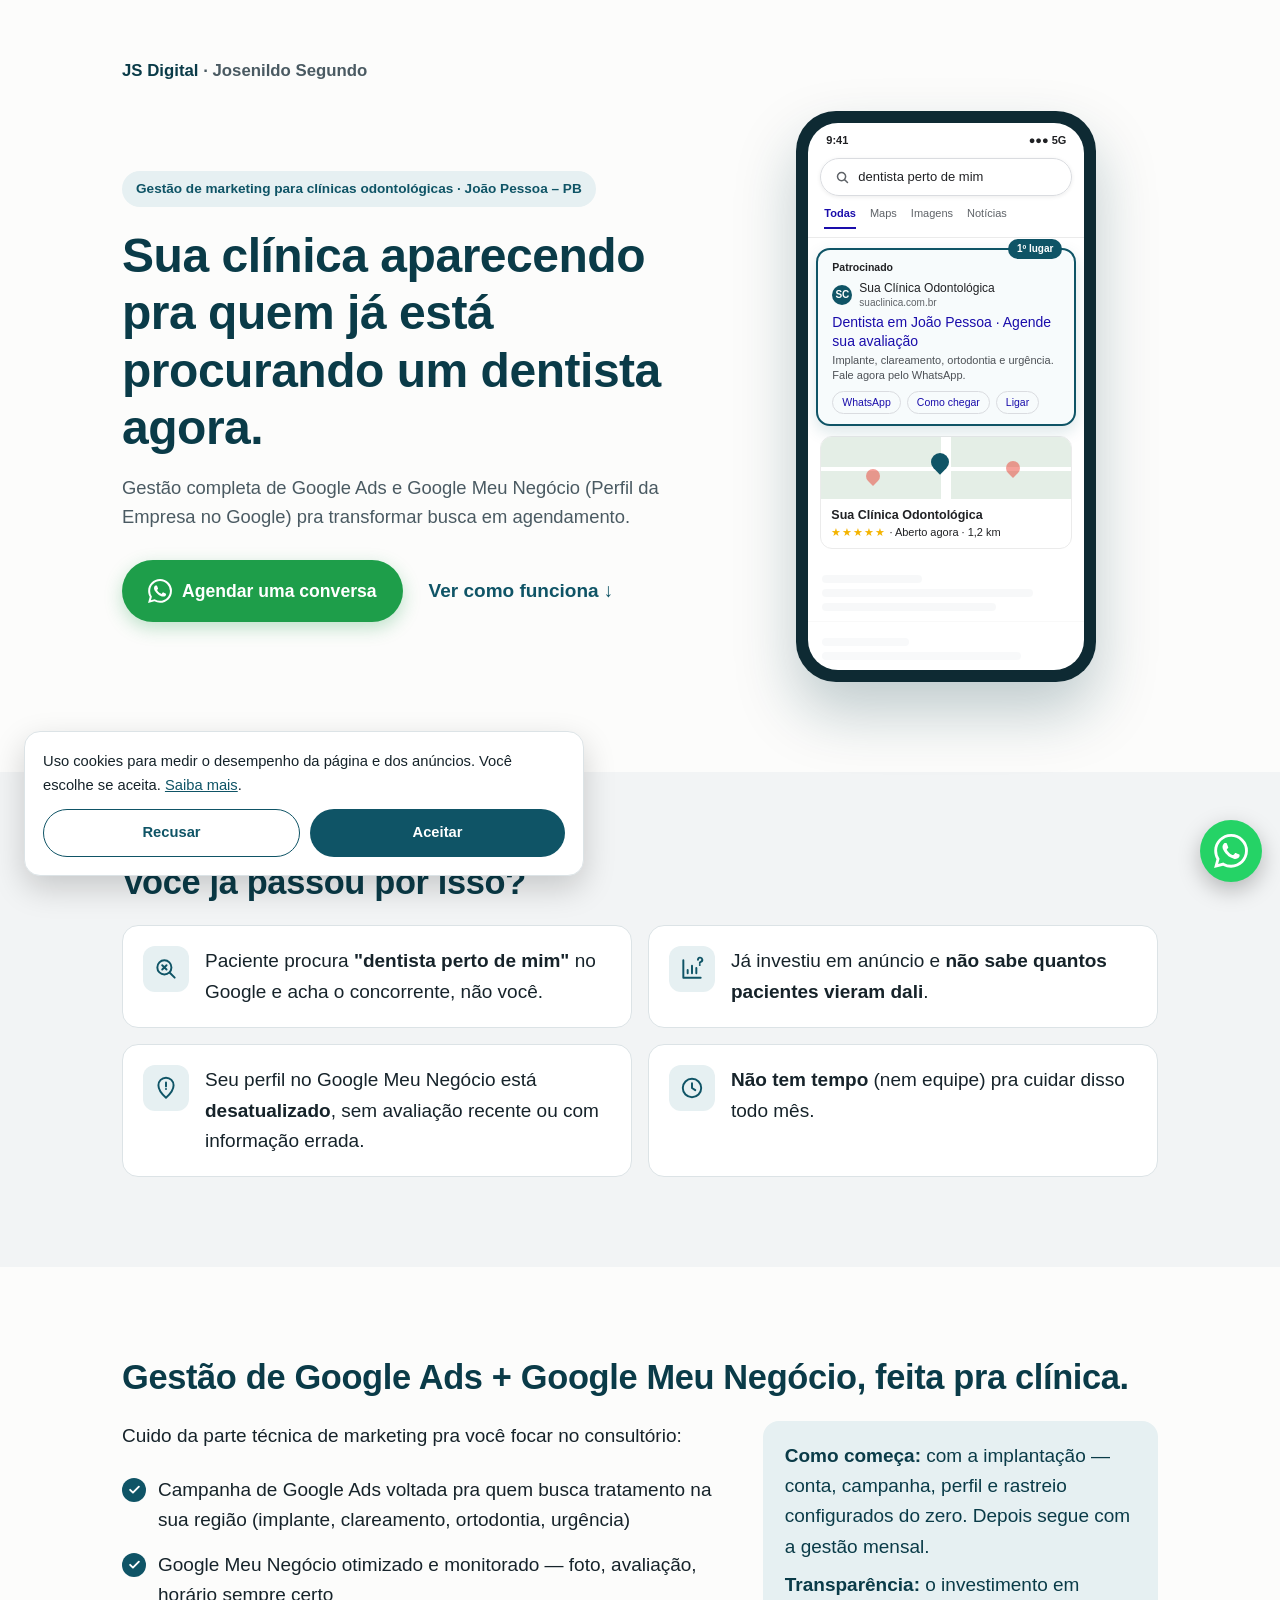
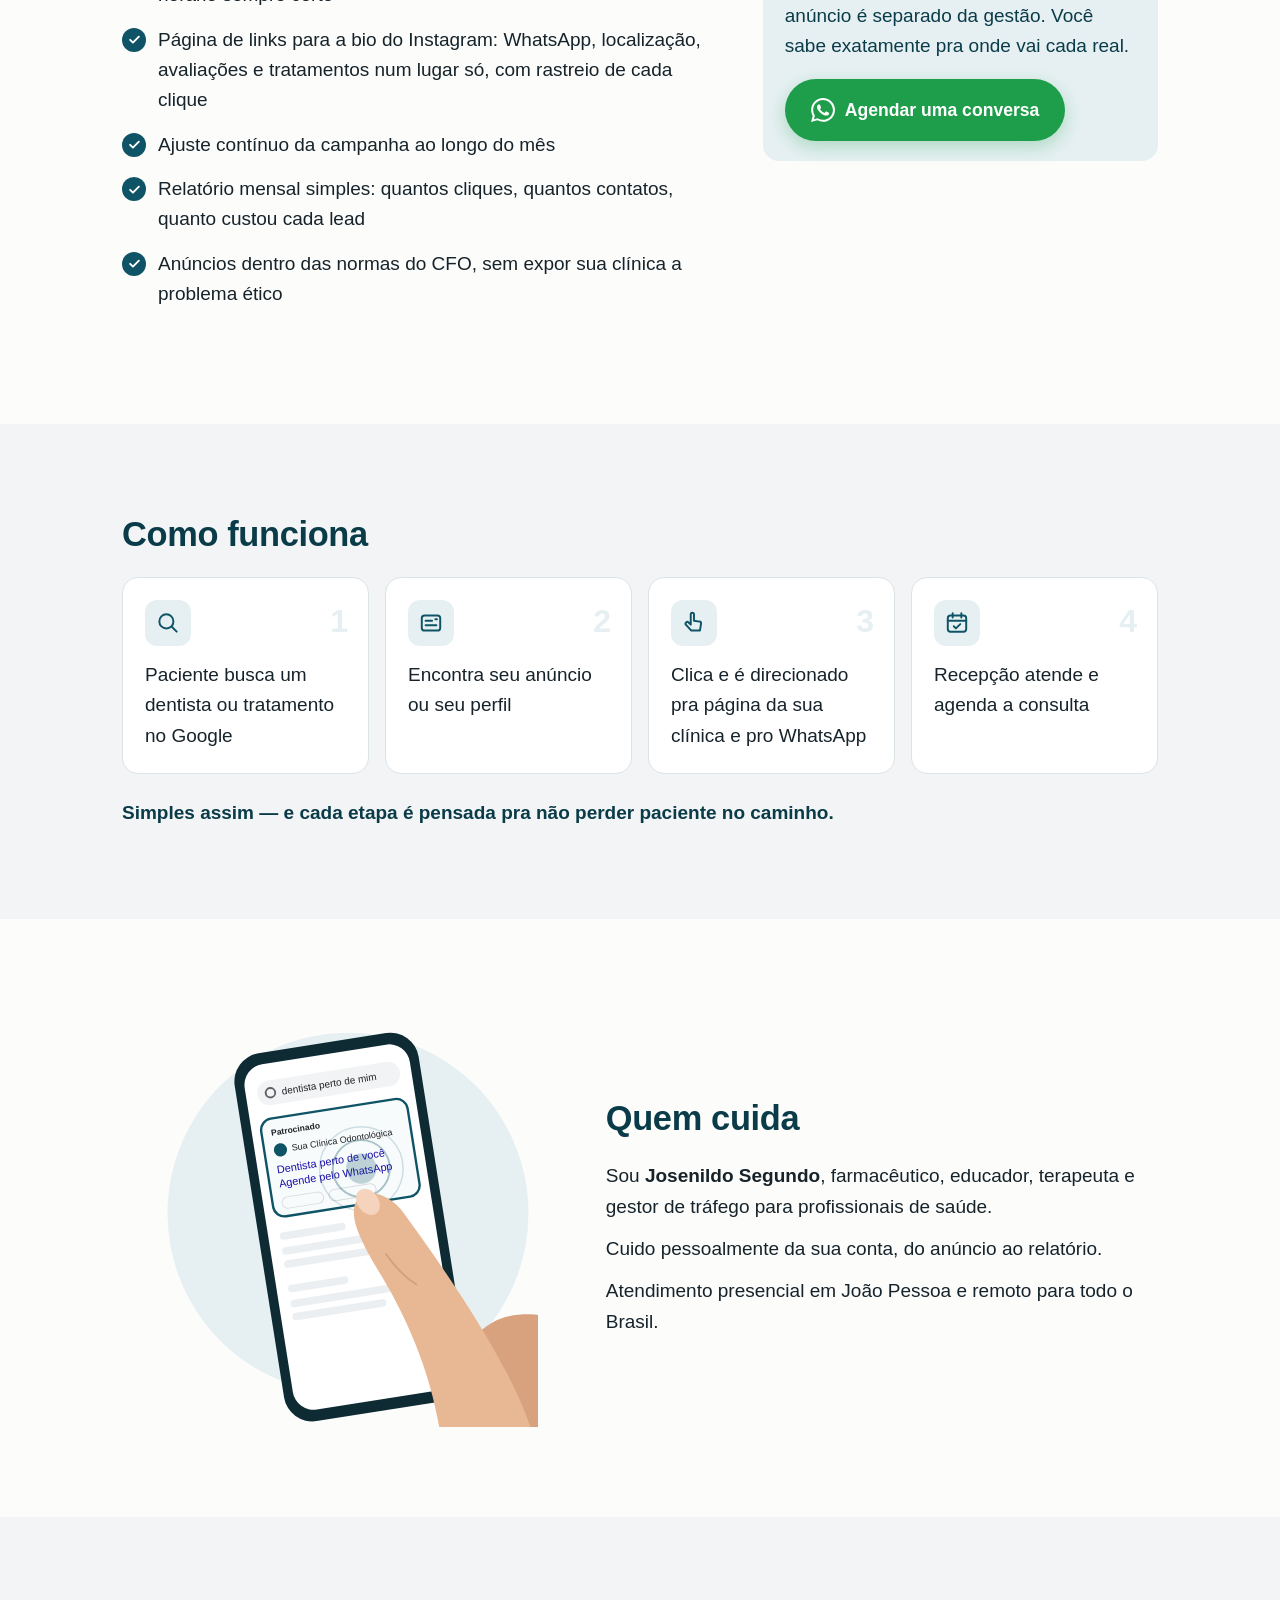
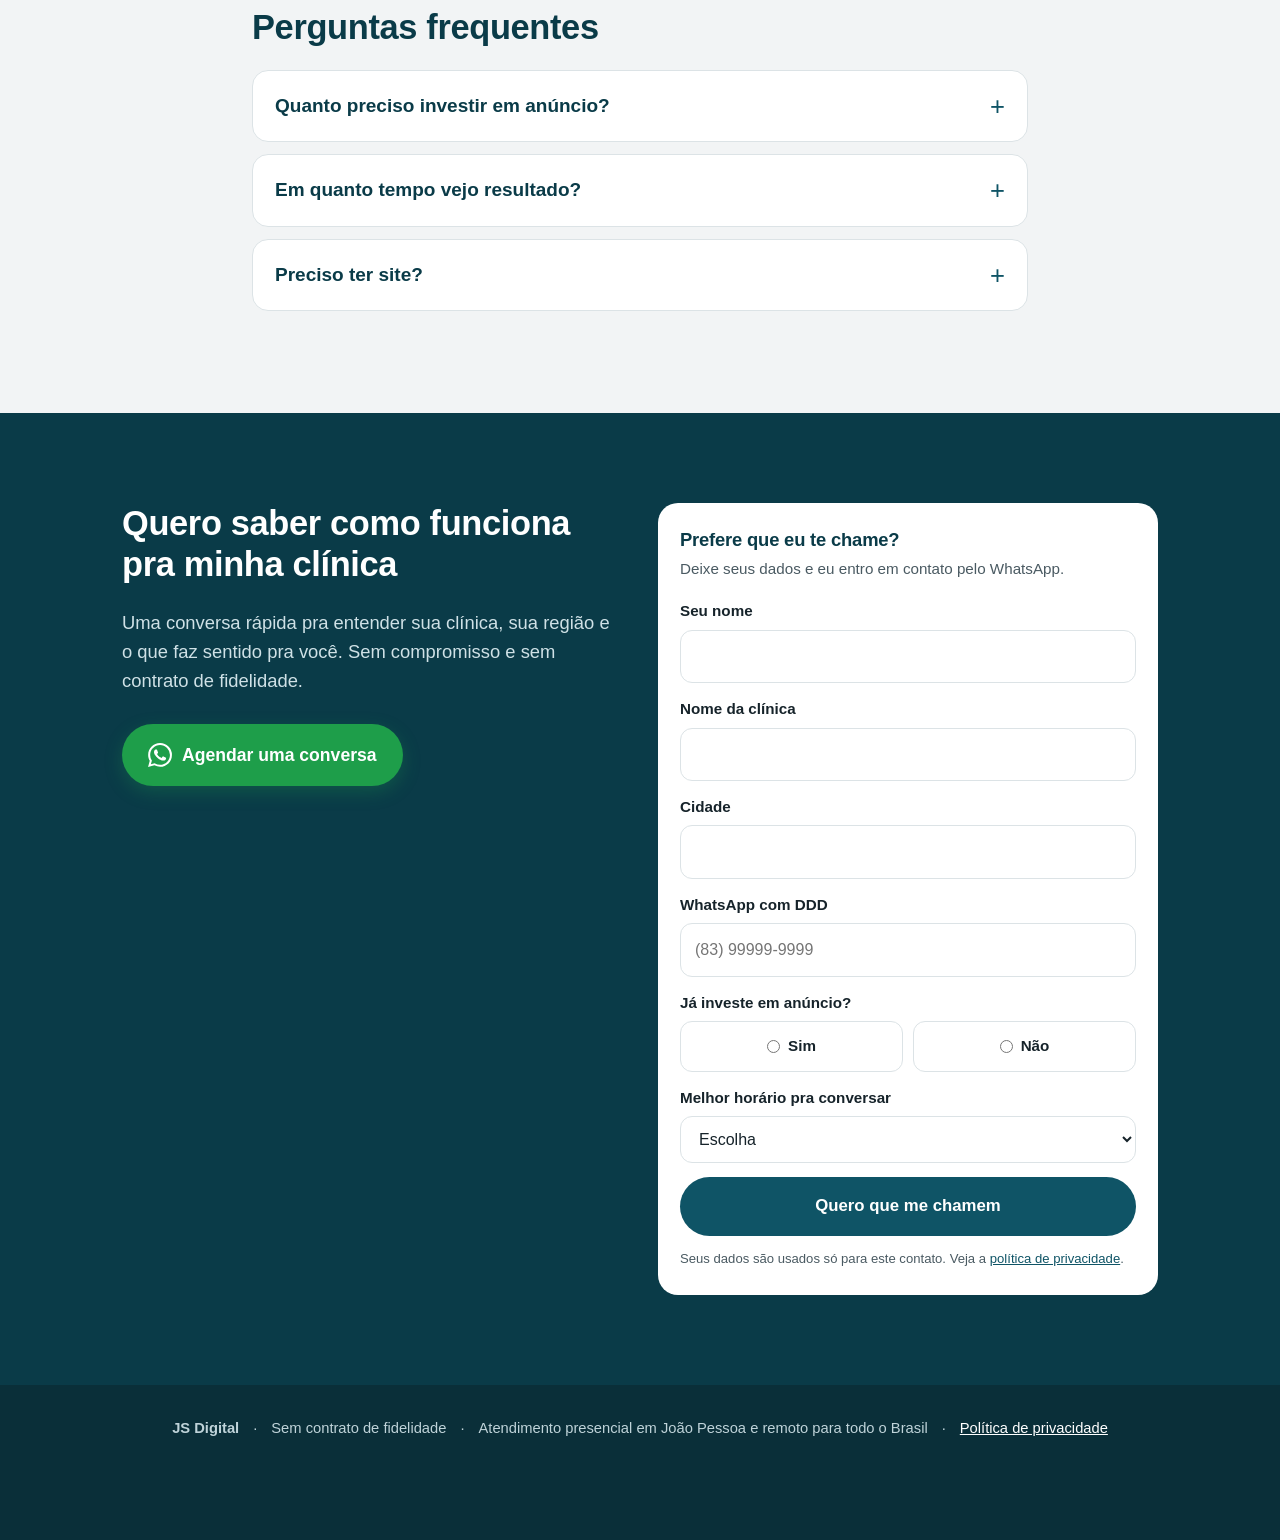
==== index.html @ 00f03c0a "Landing JS Digital: primeira versão para divulgação Co-Authored-By: Claude Opus 5.5 <noreply@anthrop" ====
<!DOCTYPE html>
<html lang="pt-BR">
<head>
<meta charset="utf-8">
<meta name="viewport" content="width=device-width, initial-scale=1">
<title>JS Digital · Google Ads e Google Meu Negócio para clínicas odontológicas</title>
<meta name="description" content="Gestão completa de Google Ads e Google Meu Negócio para clínicas odontológicas. Sua clínica aparecendo pra quem já está procurando um dentista agora. João Pessoa e todo o Brasil.">
<link rel="canonical" href="https://ekoversobr.github.io/ekodigital/">
<meta property="og:title" content="Sua clínica aparecendo pra quem já está procurando um dentista agora">
<meta property="og:description" content="Gestão de Google Ads e Google Meu Negócio para clínicas odontológicas · JS Digital">
<meta property="og:type" content="website">
<meta property="og:url" content="https://ekoversobr.github.io/ekodigital/">
<meta name="theme-color" content="#0F5466">
<link rel="icon" href="data:image/svg+xml,%3Csvg xmlns='http://www.w3.org/2000/svg' viewBox='0 0 64 64'%3E%3Crect width='64' height='64' rx='14' fill='%230F5466'/%3E%3Ctext x='32' y='42' font-family='Arial' font-weight='800' font-size='26' fill='white' text-anchor='middle'%3EJS%3C/text%3E%3C/svg%3E">
<link rel="stylesheet" href="assets/style.css">

<!-- Consent Mode v2: tudo negado até o visitante escolher -->
<script>
window.dataLayer=window.dataLayer||[];function gtag(){dataLayer.push(arguments);}
gtag('consent','default',{ad_storage:'denied',ad_user_data:'denied',ad_personalization:'denied',analytics_storage:'denied',wait_for_update:500});
gtag('set','ads_data_redaction',true);gtag('set','url_passthrough',true);
try{if(localStorage.getItem('jsd_consent')==='granted'){gtag('consent','update',{ad_storage:'granted',ad_user_data:'granted',ad_personalization:'granted',analytics_storage:'granted'});}}catch(e){}
</script>
<!-- Google Tag Manager (trocar GTM-XXXXXXX) -->
<script>(function(w,d,s,l,i){w[l]=w[l]||[];w[l].push({'gtm.start':new Date().getTime(),event:'gtm.js'});var f=d.getElementsByTagName(s)[0],j=d.createElement(s),dl=l!='dataLayer'?'&l='+l:'';j.async=true;j.src='https://www.googletagmanager.com/gtm.js?id='+i+dl;f.parentNode.insertBefore(j,f);})(window,document,'script','dataLayer','GTM-XXXXXXX');</script>
</head>
<body>
<noscript><iframe src="https://www.googletagmanager.com/ns.html?id=GTM-XXXXXXX" height="0" width="0" style="display:none;visibility:hidden"></iframe></noscript>

<!-- ================= TOPO ================= -->
<section class="hero" data-secao="topo" id="topo">
  <div class="wrap">
    <div class="marca">JS Digital <span>· Josenildo Segundo</span></div>
    <div class="hero-grid" style="margin-top:26px">
      <div>
        <span class="selo">Gestão de marketing para clínicas odontológicas · João Pessoa – PB</span>
        <h1>Sua clínica aparecendo pra quem já está procurando um dentista agora.</h1>
        <p class="sub">Gestão completa de Google Ads e Google Meu Negócio (Perfil da Empresa no Google) pra transformar busca em agendamento.</p>
        <div class="hero-ctas">
          <a class="btn-zap" data-cta="agendar_conversa" target="_blank" rel="noopener"
             href="https://wa.me/5583996224306?text=Ol%C3%A1!%20Quero%20saber%20como%20funciona%20a%20gest%C3%A3o%20para%20minha%20cl%C3%ADnica">
            <svg viewBox="0 0 24 24" fill="#fff" aria-hidden="true"><use href="#zap"/></svg>
            Agendar uma conversa
          </a>
          <a class="btn-sec" href="#como-funciona" data-cta="ver_como_funciona">Ver como funciona ↓</a>
        </div>
      </div>

      <!-- Mockup: busca "dentista perto de mim" com a clínica em 1º -->
      <div aria-label="Ilustração: celular com a busca 'dentista perto de mim' e a sua clínica em primeiro lugar" role="img">
        <div class="celular">
          <div class="tela">
            <div class="status"><span>9:41</span><span>●●● 5G</span></div>
            <div class="busca">
              <svg viewBox="0 0 24 24" fill="none" stroke="#5f6368" stroke-width="2.4" stroke-linecap="round"><circle cx="10.5" cy="10.5" r="6.5"/><path d="M15.5 15.5L20 20"/></svg>
              dentista perto de mim
            </div>
            <div class="abas"><b>Todas</b><span>Maps</span><span>Imagens</span><span>Notícias</span></div>
            <div class="res destaque">
              <span class="tag-1">1º lugar</span>
              <div class="patro">Patrocinado</div>
              <div class="site"><span class="fav">SC</span><span>Sua Clínica Odontológica<small>suaclinica.com.br</small></span></div>
              <div class="titulo-res">Dentista em João Pessoa · Agende sua avaliação</div>
              <div class="desc">Implante, clareamento, ortodontia e urgência. Fale agora pelo WhatsApp.</div>
              <div class="chips"><span>WhatsApp</span><span>Como chegar</span><span>Ligar</span></div>
            </div>
            <div class="mapa">
              <div class="mapa-img"><i class="pin p1"></i><i class="pin p2"></i><i class="pin p3"></i></div>
              <div class="mapa-info"><b>Sua Clínica Odontológica</b><br><span class="estrelas">★★★★★</span> · Aberto agora · 1,2 km</div>
            </div>
            <div class="res apagado"><div class="linha" style="width:40%"></div><div class="linha" style="width:85%"></div><div class="linha" style="width:70%"></div></div>
            <div class="res apagado" style="border:0"><div class="linha" style="width:35%"></div><div class="linha" style="width:80%"></div></div>
          </div>
        </div>
      </div>
    </div>
  </div>
</section>

<!-- ================= DORES ================= -->
<section class="cinza" data-secao="dores" id="dores">
  <div class="wrap">
    <h2>Você já passou por isso?</h2>
    <div class="dores">
      <div class="dor">
        <span class="ico"><svg viewBox="0 0 24 24" fill="none" stroke="currentColor" stroke-width="1.8" stroke-linecap="round" stroke-linejoin="round"><circle cx="10.5" cy="10.5" r="6.5"/><path d="M15.5 15.5L20 20M8.5 8.5l4 4M12.5 8.5l-4 4"/></svg></span>
        <p>Paciente procura <b>"dentista perto de mim"</b> no Google e acha o concorrente, não você.</p>
      </div>
      <div class="dor">
        <span class="ico"><svg viewBox="0 0 24 24" fill="none" stroke="currentColor" stroke-width="1.8" stroke-linecap="round" stroke-linejoin="round"><path d="M4 20V4M4 20h16"/><path d="M8 16v-3M12 16V9M16 16v-5"/><path d="M17.5 3.5a2 2 0 1 1 2.6 1.9c-.6.2-.9.6-.9 1.1M19.2 8.3h.01"/></svg></span>
        <p>Já investiu em anúncio e <b>não sabe quantos pacientes vieram dali</b>.</p>
      </div>
      <div class="dor">
        <span class="ico"><svg viewBox="0 0 24 24" fill="none" stroke="currentColor" stroke-width="1.8" stroke-linecap="round" stroke-linejoin="round"><path d="M12 21s-7-6.1-7-11.5A7 7 0 0 1 19 9.5C19 14.9 12 21 12 21z"/><path d="M12 7v3.5M12 13h.01"/></svg></span>
        <p>Seu perfil no Google Meu Negócio está <b>desatualizado</b>, sem avaliação recente ou com informação errada.</p>
      </div>
      <div class="dor">
        <span class="ico"><svg viewBox="0 0 24 24" fill="none" stroke="currentColor" stroke-width="1.8" stroke-linecap="round" stroke-linejoin="round"><circle cx="12" cy="12" r="8.5"/><path d="M12 7.5V12l3 2"/></svg></span>
        <p><b>Não tem tempo</b> (nem equipe) pra cuidar disso todo mês.</p>
      </div>
    </div>
  </div>
</section>

<!-- ================= SOLUÇÃO ================= -->
<section data-secao="solucao" id="solucao">
  <div class="wrap">
    <h2>Gestão de Google Ads + Google Meu Negócio, feita pra clínica.</h2>
    <div class="solucao-grid">
      <div>
        <p>Cuido da parte técnica de marketing pra você focar no consultório:</p>
        <ul class="lista">
          <li>Campanha de Google Ads voltada pra quem busca tratamento na sua região (implante, clareamento, ortodontia, urgência)</li>
          <li>Google Meu Negócio otimizado e monitorado — foto, avaliação, horário sempre certo</li>
          <li>Página de links para a bio do Instagram: WhatsApp, localização, avaliações e tratamentos num lugar só, com rastreio de cada clique</li>
          <li>Ajuste contínuo da campanha ao longo do mês</li>
          <li>Relatório mensal simples: quantos cliques, quantos contatos, quanto custou cada lead</li>
          <li>Anúncios dentro das normas do CFO, sem expor sua clínica a problema ético</li>
        </ul>
      </div>
      <div class="nota">
        <p><b>Como começa:</b> com a implantação — conta, campanha, perfil e rastreio configurados do zero. Depois segue com a gestão mensal.</p>
        <p><b>Transparência:</b> o investimento em anúncio é separado da gestão. Você sabe exatamente pra onde vai cada real.</p>
        <p style="margin-top:18px"><a class="btn-zap" data-cta="agendar_conversa" target="_blank" rel="noopener"
          href="https://wa.me/5583996224306?text=Ol%C3%A1!%20Quero%20saber%20como%20funciona%20a%20gest%C3%A3o%20para%20minha%20cl%C3%ADnica">
          <svg viewBox="0 0 24 24" fill="#fff" aria-hidden="true"><use href="#zap"/></svg>Agendar uma conversa</a></p>
      </div>
    </div>
  </div>
</section>

<!-- ================= COMO FUNCIONA ================= -->
<section class="cinza" data-secao="como_funciona" id="como-funciona">
  <div class="wrap">
    <h2>Como funciona</h2>
    <div class="passos">
      <div class="passo"><span class="num">1</span>
        <span class="ico"><svg viewBox="0 0 24 24" fill="none" stroke="currentColor" stroke-width="1.8" stroke-linecap="round"><circle cx="10.5" cy="10.5" r="6.5"/><path d="M15.5 15.5L20 20"/></svg></span>
        <p>Paciente busca um dentista ou tratamento no Google</p></div>
      <div class="passo"><span class="num">2</span>
        <span class="ico"><svg viewBox="0 0 24 24" fill="none" stroke="currentColor" stroke-width="1.8" stroke-linecap="round" stroke-linejoin="round"><rect x="3.5" y="5" width="17" height="14" rx="2.5"/><path d="M7 10h6M7 14h10"/><path d="M16 8.5h1.5"/></svg></span>
        <p>Encontra seu anúncio ou seu perfil</p></div>
      <div class="passo"><span class="num">3</span>
        <span class="ico"><svg viewBox="0 0 24 24" fill="none" stroke="currentColor" stroke-width="1.8" stroke-linecap="round" stroke-linejoin="round"><path d="M9 4v9.5l-2-2a1.6 1.6 0 0 0-2.3 2.3L9.5 19h8l1-6.5c.1-.9-.5-1.7-1.4-1.8L12 10V4a1.5 1.5 0 0 0-3 0z"/></svg></span>
        <p>Clica e é direcionado pra página da sua clínica e pro WhatsApp</p></div>
      <div class="passo"><span class="num">4</span>
        <span class="ico"><svg viewBox="0 0 24 24" fill="none" stroke="currentColor" stroke-width="1.8" stroke-linecap="round" stroke-linejoin="round"><rect x="3.5" y="5" width="17" height="15" rx="2.5"/><path d="M3.5 10h17M8 3v4M16 3v4"/><path d="M9 15l2 2 4-4"/></svg></span>
        <p>Recepção atende e agenda a consulta</p></div>
    </div>
    <p class="fecho">Simples assim — e cada etapa é pensada pra não perder paciente no caminho.</p>
  </div>
</section>

<!-- ================= QUEM CUIDA ================= -->
<section data-secao="quem_cuida" id="quem-cuida">
  <div class="wrap quem">
    <div class="ilustra" role="img" aria-label="Ilustração: polegar tocando no anúncio de uma clínica odontológica no resultado da busca do Google">
      <svg viewBox="0 0 400 440" xmlns="http://www.w3.org/2000/svg">
        <circle cx="200" cy="215" r="190" fill="#E6F0F2"/>
        <g transform="rotate(-9 200 220)">
          <rect x="104" y="34" width="196" height="392" rx="30" fill="#0E2A33"/>
          <rect x="114" y="46" width="176" height="368" rx="22" fill="#fff"/>
          <rect x="126" y="64" width="152" height="26" rx="13" fill="#F1F3F4"/>
          <circle cx="140" cy="77" r="5" fill="none" stroke="#5f6368" stroke-width="2"/>
          <text x="152" y="81" font-family="Arial,sans-serif" font-size="10.5" fill="#202124">dentista perto de mim</text>
          <rect x="124" y="104" width="156" height="104" rx="12" fill="#F7FBFC" stroke="#0F5466" stroke-width="2.5"/>
          <text x="134" y="122" font-family="Arial,sans-serif" font-size="9" font-weight="700" fill="#202124">Patrocinado</text>
          <circle cx="141" cy="138" r="7" fill="#0F5466"/>
          <text x="153" y="141" font-family="Arial,sans-serif" font-size="9.5" fill="#202124">Sua Clínica Odontológica</text>
          <text x="134" y="162" font-family="Arial,sans-serif" font-size="11.5" fill="#1a0dab">Dentista perto de você</text>
          <text x="134" y="177" font-family="Arial,sans-serif" font-size="11.5" fill="#1a0dab">Agende pelo WhatsApp</text>
          <rect x="134" y="188" width="44" height="12" rx="6" fill="none" stroke="#DADCE0"/>
          <rect x="184" y="188" width="50" height="12" rx="6" fill="none" stroke="#DADCE0"/>
          <rect x="126" y="224" width="70" height="8" rx="4" fill="#ECEFF1"/>
          <rect x="126" y="240" width="140" height="8" rx="4" fill="#ECEFF1"/>
          <rect x="126" y="254" width="120" height="8" rx="4" fill="#ECEFF1"/>
          <rect x="126" y="280" width="64" height="8" rx="4" fill="#ECEFF1"/>
          <rect x="126" y="296" width="140" height="8" rx="4" fill="#ECEFF1"/>
          <rect x="126" y="310" width="100" height="8" rx="4" fill="#ECEFF1"/>
        </g>
        <!-- toque -->
        <circle cx="214" cy="168" r="16" fill="#0F5466" opacity=".25"/>
        <circle cx="214" cy="168" r="30" fill="none" stroke="#0F5466" stroke-width="2" opacity=".35"/>
        <circle cx="214" cy="168" r="44" fill="none" stroke="#0F5466" stroke-width="1.5" opacity=".18"/>
        <!-- mão: palma e polegar em primeira pessoa -->
        <path d="M300 440 C 300 392, 318 350, 352 330 C 372 318, 400 322, 400 322 L 400 440 Z" fill="#D9A27E"/>
        <path d="M392 440 C 372 380, 318 296, 258 214 C 244 194, 216 186, 208 204 C 201 220, 214 246, 236 282 C 262 326, 286 380, 296 440 Z" fill="#E8B894"/>
        <ellipse cx="221" cy="203" rx="11" ry="15" transform="rotate(-36 221 203)" fill="#F5D3BC"/>
        <path d="M240 258 C 250 272, 262 284, 272 290" fill="none" stroke="#CF9672" stroke-width="2" stroke-linecap="round" opacity=".7"/>
      </svg>
    </div>
    <div>
      <h2>Quem cuida</h2>
      <p>Sou <b>Josenildo Segundo</b>, farmacêutico, educador, terapeuta e gestor de tráfego para profissionais de saúde.</p>
      <p>Cuido pessoalmente da sua conta, do anúncio ao relatório.</p>
      <p>Atendimento presencial em João Pessoa e remoto para todo o Brasil.</p>
    </div>
  </div>
</section>

<!-- ================= FAQ ================= -->
<section class="cinza faq" data-secao="faq" id="faq">
  <div class="wrap" style="max-width:820px">
    <h2>Perguntas frequentes</h2>
    <details>
      <summary>Quanto preciso investir em anúncio?</summary>
      <p>Depende da sua região, da concorrência e dos tratamentos que você quer divulgar. Uma referência para começar é R$ 30 por dia, mas pode ser menos ou mais. O valor é pago direto ao Google e a gente define junto o que faz sentido pra sua clínica.</p>
    </details>
    <details>
      <summary>Em quanto tempo vejo resultado?</summary>
      <p>Os primeiros cliques e contatos chegam já nos primeiros dias, e em uma semana você recebe o primeiro relatório. A campanha melhora com o tempo: o Google vai aprendendo quem de fato agenda e passa a trazer contatos cada vez mais qualificados. A partir do primeiro mês o resultado fica consistente — e tende a melhorar daí em diante.</p>
    </details>
    <details>
      <summary>Preciso ter site?</summary>
      <p>Não. Criamos uma página da sua clínica, feita pro celular e ligada direto ao WhatsApp, com hospedagem inclusa. Também montamos a página de links da bio do Instagram. Se quiser domínio próprio (.com.br), é só registrar no registro.br. Site institucional completo também desenvolvemos, à parte.</p>
    </details>
  </div>
</section>

<!-- ================= CTA + FORMULÁRIO ================= -->
<section class="cta" data-secao="cta_final" id="contato">
  <div class="wrap cta-grid">
    <div>
      <h2>Quero saber como funciona pra minha clínica</h2>
      <p class="sub">Uma conversa rápida pra entender sua clínica, sua região e o que faz sentido pra você. Sem compromisso e sem contrato de fidelidade.</p>
      <p style="margin-top:28px">
        <a class="btn-zap" data-cta="agendar_conversa" target="_blank" rel="noopener"
           href="https://wa.me/5583996224306?text=Ol%C3%A1!%20Quero%20saber%20como%20funciona%20a%20gest%C3%A3o%20para%20minha%20cl%C3%ADnica">
          <svg viewBox="0 0 24 24" fill="#fff" aria-hidden="true"><use href="#zap"/></svg>
          Agendar uma conversa
        </a>
      </p>
    </div>

    <form class="form" id="form-lead" novalidate>
      <h3>Prefere que eu te chame?</h3>
      <p class="mini">Deixe seus dados e eu entro em contato pelo WhatsApp.</p>
      <div class="campo"><label for="f-nome">Seu nome</label><input id="f-nome" name="nome" autocomplete="name" required></div>
      <div class="campo"><label for="f-clinica">Nome da clínica</label><input id="f-clinica" name="clinica" autocomplete="organization" required></div>
      <div class="campo"><label for="f-cidade">Cidade</label><input id="f-cidade" name="cidade" autocomplete="address-level2" required></div>
      <div class="campo"><label for="f-zap">WhatsApp com DDD</label><input id="f-zap" name="whatsapp" type="tel" inputmode="numeric" autocomplete="tel-national" placeholder="(83) 99999-9999" required></div>
      <div class="campo"><fieldset><legend>Já investe em anúncio?</legend>
        <div class="opcoes">
          <label><input type="radio" name="ja_investe" value="Sim" required> Sim</label>
          <label><input type="radio" name="ja_investe" value="Não"> Não</label>
        </div></fieldset></div>
      <div class="campo"><label for="f-horario">Melhor horário pra conversar</label>
        <select id="f-horario" name="melhor_horario" required>
          <option value="">Escolha</option>
          <option>Manhã</option><option>Hora do almoço</option><option>Tarde</option><option>Noite</option>
        </select></div>
      <!-- ocultos -->
      <input type="hidden" name="gclid"><input type="hidden" name="gbraid"><input type="hidden" name="wbraid">
      <input type="hidden" name="utm_source"><input type="hidden" name="utm_medium"><input type="hidden" name="utm_campaign">
      <input type="hidden" name="utm_term"><input type="hidden" name="utm_content">
      <input type="hidden" name="pagina_origem"><input type="hidden" name="referrer">
      <button class="btn-form" type="submit">Quero que me chamem</button>
      <p class="erro" role="alert"></p>
      <p class="aviso-form">Seus dados são usados só para este contato. Veja a <a href="privacidade/">política de privacidade</a>.</p>
    </form>
  </div>
</section>

<footer data-secao="rodape">
  <div class="wrap itens">
    <span><b>JS Digital</b></span><span>·</span>
    <span>Sem contrato de fidelidade</span><span>·</span>
    <span>Atendimento presencial em João Pessoa e remoto para todo o Brasil</span><span>·</span>
    <a href="privacidade/">Política de privacidade</a>
  </div>
</footer>

<!-- WhatsApp fixo -->
<a class="zap-fixo" data-secao="whatsapp_fixo" aria-label="Falar no WhatsApp" target="_blank" rel="noopener"
   href="https://wa.me/5583996224306?text=Ol%C3%A1!%20Quero%20saber%20como%20funciona%20a%20gest%C3%A3o%20para%20minha%20cl%C3%ADnica">
  <svg viewBox="0 0 24 24" fill="#fff" aria-hidden="true"><use href="#zap"/></svg>
</a>

<!-- Cookies -->
<div class="cookies" id="cookies" role="dialog" aria-label="Aviso de cookies" data-secao="cookies">
  Uso cookies para medir o desempenho da página e dos anúncios. Você escolhe se aceita. <a href="privacidade/">Saiba mais</a>.
  <div class="acoes"><button class="ck-recusar" type="button">Recusar</button><button class="ck-aceitar" type="button">Aceitar</button></div>
</div>

<!-- Ícone oficial do WhatsApp -->
<svg width="0" height="0" style="position:absolute" aria-hidden="true">
  <symbol id="zap" viewBox="0 0 24 24"><path d="M17.472 14.382c-.297-.149-1.758-.867-2.03-.967-.273-.099-.471-.148-.67.15-.197.297-.767.966-.94 1.164-.173.199-.347.223-.644.075-.297-.15-1.255-.463-2.39-1.475-.883-.788-1.48-1.761-1.653-2.059-.173-.297-.018-.458.13-.606.134-.133.298-.347.446-.52.149-.174.198-.298.298-.497.099-.198.05-.371-.025-.52-.075-.149-.669-1.612-.916-2.207-.242-.579-.487-.5-.669-.51-.173-.008-.371-.01-.57-.01-.198 0-.52.074-.792.372-.272.297-1.04 1.016-1.04 2.479 0 1.462 1.065 2.875 1.213 3.074.149.198 2.096 3.2 5.077 4.487.709.306 1.262.489 1.694.625.712.227 1.36.195 1.871.118.571-.085 1.758-.719 2.006-1.413.248-.694.248-1.289.173-1.413-.074-.124-.272-.198-.57-.347m-5.421 7.403h-.004a9.87 9.87 0 01-5.031-1.378l-.361-.214-3.741.982.998-3.648-.235-.374a9.86 9.86 0 01-1.51-5.26c.001-5.45 4.436-9.884 9.888-9.884 2.64 0 5.122 1.03 6.988 2.898a9.825 9.825 0 012.893 6.994c-.003 5.45-4.437 9.884-9.885 9.884m8.413-18.297A11.815 11.815 0 0012.05 0C5.495 0 .16 5.335.157 11.892c0 2.096.547 4.142 1.588 5.945L.057 24l6.305-1.654a11.882 11.882 0 005.683 1.448h.005c6.554 0 11.89-5.335 11.893-11.893a11.821 11.821 0 00-3.48-8.413Z"/></symbol>
</svg>

<script src="assets/site.js"></script>
</body>
</html>
---- assets/style.css ----
/* JS Digital — landing page | mobile first */
:root{
  --petroleo:#0F5466;
  --petroleo-esc:#0A3B48;
  --petroleo-claro:#E6F0F2;
  --texto:#16232A;
  --texto-suave:#4A5A62;
  --fundo:#FCFCFB;
  --cinza:#F2F4F5;
  --borda:#DCE3E6;
  --zap:#1E9E4A;
  --zap-hover:#178A3F;
  --zap-icone:#25D366;
  --raio:16px;
  --max:1080px;
}
*{box-sizing:border-box;margin:0;padding:0}
html{scroll-behavior:smooth;-webkit-text-size-adjust:100%}
body{
  font-family:-apple-system,BlinkMacSystemFont,"Segoe UI",Roboto,"Helvetica Neue",Arial,sans-serif;
  font-size:18px;line-height:1.6;color:var(--texto);background:var(--fundo);
}
img,svg{display:block;max-width:100%}
a{color:var(--petroleo)}
.wrap{max-width:var(--max);margin:0 auto;padding:0 22px}
section{padding:64px 0}
.cinza{background:var(--cinza)}
h1,h2,h3{line-height:1.2;color:var(--petroleo-esc);letter-spacing:-.01em}
h1{font-size:2.1rem;font-weight:800}
h2{font-size:1.7rem;font-weight:800;margin-bottom:22px}
h3{font-size:1.15rem;font-weight:700}
p+p{margin-top:12px}
.sub{font-size:1.15rem;color:var(--texto-suave);margin-top:16px}

/* Botões */
.btn-zap{
  display:inline-flex;align-items:center;justify-content:center;gap:10px;
  background:var(--zap);color:#fff;text-decoration:none;font-weight:700;font-size:1.1rem;
  padding:17px 26px;border-radius:999px;border:0;cursor:pointer;min-height:56px;
  box-shadow:0 6px 18px rgba(30,158,74,.28);transition:background .15s,transform .15s;
}
.btn-zap:hover{background:var(--zap-hover);transform:translateY(-1px)}
.btn-zap svg{width:24px;height:24px;flex:none}
.btn-sec{
  display:inline-flex;align-items:center;justify-content:center;
  color:var(--petroleo);font-weight:700;text-decoration:none;padding:14px 8px;
}
.btn-sec:hover{text-decoration:underline}

/* Topo */
.hero{padding:34px 0 56px;background:var(--fundo)}
.hero-grid{display:grid;gap:40px;align-items:center}
.selo{
  display:inline-block;font-size:.85rem;font-weight:700;color:var(--petroleo);
  background:var(--petroleo-claro);padding:7px 14px;border-radius:999px;margin-bottom:20px;
}
.hero-ctas{display:flex;flex-direction:column;gap:6px;margin-top:28px;align-items:flex-start}
.marca{font-weight:800;color:var(--petroleo-esc);font-size:1.05rem;padding:18px 0 0}
.marca span{color:var(--texto-suave);font-weight:600}

/* Mockup celular */
.celular{
  width:300px;max-width:100%;margin:0 auto;background:#0E2A33;border-radius:40px;padding:12px;
  box-shadow:0 30px 60px rgba(10,59,72,.25);
}
.tela{background:#fff;border-radius:30px;overflow:hidden;font-size:12px;line-height:1.4;color:#202124}
.status{display:flex;justify-content:space-between;padding:10px 18px 4px;font-weight:700;font-size:11px}
.busca{
  margin:6px 12px 8px;display:flex;align-items:center;gap:8px;border:1px solid #DADCE0;
  border-radius:999px;padding:9px 14px;font-size:13px;box-shadow:0 1px 4px rgba(0,0,0,.08)
}
.busca svg{width:15px;height:15px;flex:none}
.abas{display:flex;gap:14px;padding:2px 16px 8px;font-size:11px;color:#5f6368;border-bottom:1px solid #EBEBEB}
.abas b{color:#1a0dab;border-bottom:2px solid #1a0dab;padding-bottom:5px}
.res{padding:10px 14px;border-bottom:1px solid #F1F1F1}
.res.destaque{
  position:relative;margin:10px 8px;border:2px solid var(--petroleo);border-radius:14px;
  background:#F7FBFC;box-shadow:0 6px 16px rgba(15,84,102,.15)
}
.tag-1{
  position:absolute;top:-11px;right:12px;background:var(--petroleo);color:#fff;
  font-size:10px;font-weight:800;padding:3px 9px;border-radius:999px
}
.patro{font-weight:700;font-size:10.5px}
.site{display:flex;align-items:center;gap:7px;margin:5px 0 3px}
.fav{width:20px;height:20px;border-radius:50%;background:var(--petroleo);color:#fff;
  display:grid;place-items:center;font-size:10px;font-weight:800}
.site small{display:block;color:#5f6368;font-size:10px}
.titulo-res{color:#1a0dab;font-size:14px;line-height:1.3}
.desc{color:#4d5156;font-size:11px;margin-top:3px}
.chips{display:flex;gap:6px;margin-top:8px}
.chips span{border:1px solid #DADCE0;border-radius:999px;padding:3px 9px;font-size:10.5px;color:#1a0dab}
.mapa{margin:4px 12px 10px;border:1px solid #EBEBEB;border-radius:12px;overflow:hidden}
.mapa-img{height:62px;background:
  linear-gradient(90deg,transparent 48%,#fff 48%,#fff 52%,transparent 52%),
  linear-gradient(0deg,transparent 45%,#fff 45%,#fff 52%,transparent 52%),
  #E4EEE6;position:relative}
.pin{position:absolute;width:14px;height:14px;border-radius:50% 50% 50% 0;transform:rotate(-45deg);background:#EA4335}
.pin.p1{left:44%;top:16px;background:var(--petroleo);width:18px;height:18px}
.pin.p2{left:18%;top:32px;opacity:.5}
.pin.p3{left:74%;top:24px;opacity:.5}
.mapa-info{padding:8px 10px;font-size:11px}
.mapa-info b{font-size:12.5px}
.estrelas{color:#F4B400;letter-spacing:1px}
.res.apagado{opacity:.38}
.linha{height:8px;background:#ECEFF1;border-radius:4px;margin-top:6px}

/* Dores */
.dores{display:grid;gap:16px}
.dor{display:flex;gap:16px;align-items:flex-start;background:#fff;border:1px solid var(--borda);
  border-radius:var(--raio);padding:20px}
.ico{width:46px;height:46px;flex:none;border-radius:12px;background:var(--petroleo-claro);
  display:grid;place-items:center;color:var(--petroleo)}
.ico svg{width:26px;height:26px}

/* Solução */
.lista{list-style:none;display:grid;gap:14px;margin:24px 0}
.lista li{display:flex;gap:12px;align-items:flex-start}
.lista li::before{
  content:"";flex:none;width:24px;height:24px;margin-top:3px;border-radius:50%;
  background:var(--petroleo) url("data:image/svg+xml,%3Csvg xmlns='http://www.w3.org/2000/svg' viewBox='0 0 24 24' fill='none' stroke='white' stroke-width='3' stroke-linecap='round' stroke-linejoin='round'%3E%3Cpath d='M5 12.5l4.5 4.5L19 7.5'/%3E%3C/svg%3E") center/15px no-repeat;
}
.nota{background:var(--petroleo-claro);border-radius:var(--raio);padding:20px 22px;color:var(--petroleo-esc)}
.nota p+p{margin-top:8px}

/* Como funciona */
.passos{display:grid;gap:16px;counter-reset:p}
.passo{background:#fff;border:1px solid var(--borda);border-radius:var(--raio);padding:22px;position:relative}
.passo .ico{margin-bottom:14px}
.passo .num{position:absolute;top:18px;right:20px;font-size:2rem;font-weight:800;color:var(--petroleo-claro)}
.fecho{margin-top:24px;font-weight:600;color:var(--petroleo-esc)}

/* Quem cuida */
.quem{display:grid;gap:32px;align-items:center}
.ilustra{max-width:380px;margin:0 auto;width:100%}

/* FAQ */
.faq details{background:#fff;border:1px solid var(--borda);border-radius:var(--raio);margin-bottom:12px}
.faq summary{cursor:pointer;list-style:none;padding:20px 52px 20px 22px;font-weight:700;position:relative;color:var(--petroleo-esc)}
.faq summary::-webkit-details-marker{display:none}
.faq summary::after{content:"+";position:absolute;right:22px;top:50%;transform:translateY(-50%);font-size:1.6rem;font-weight:400;color:var(--petroleo)}
.faq details[open] summary::after{content:"–"}
.faq details p{padding:0 22px 20px;color:var(--texto-suave)}

/* CTA + formulário */
.cta{background:var(--petroleo-esc);color:#fff}
.cta h2{color:#fff}
.cta .sub{color:#CFE1E6}
.cta-grid{display:grid;gap:36px}
.form{background:#fff;color:var(--texto);border-radius:20px;padding:26px 22px}
.form h3{margin-bottom:6px}
.form .mini{font-size:.95rem;color:var(--texto-suave);margin-bottom:18px}
.campo{margin-bottom:14px}
.campo label,.campo legend{display:block;font-weight:600;font-size:.95rem;margin-bottom:6px}
.campo input,.campo select{
  width:100%;font:inherit;font-size:1rem;padding:13px 14px;border:1.5px solid var(--borda);
  border-radius:12px;background:#fff;color:var(--texto)
}
.campo input:focus,.campo select:focus{outline:none;border-color:var(--petroleo);box-shadow:0 0 0 3px var(--petroleo-claro)}
.campo fieldset{border:0}
.opcoes{display:flex;gap:10px}
.opcoes label{flex:1;display:flex;align-items:center;justify-content:center;gap:8px;border:1.5px solid var(--borda);
  border-radius:12px;padding:12px;font-weight:600;cursor:pointer;margin:0}
.opcoes input{width:auto;accent-color:var(--petroleo)}
.btn-form{width:100%;background:var(--petroleo);color:#fff;font:inherit;font-weight:700;font-size:1.05rem;
  border:0;border-radius:999px;padding:16px;cursor:pointer;min-height:54px}
.btn-form:hover{background:var(--petroleo-esc)}
.btn-form[disabled]{opacity:.6;cursor:wait}
.aviso-form{font-size:.82rem;color:var(--texto-suave);margin-top:12px}
.erro{color:#B3261E;font-size:.9rem;margin-top:8px;display:none}

/* Rodapé */
footer{background:#0A2F39;color:#BFD3D9;padding:32px 0 100px;font-size:.92rem;text-align:center}
footer a{color:#fff}
footer .itens{display:flex;flex-wrap:wrap;justify-content:center;gap:6px 14px}

/* WhatsApp flutuante */
.zap-fixo{
  position:fixed;right:18px;bottom:18px;z-index:60;width:62px;height:62px;border-radius:50%;
  background:var(--zap-icone);display:grid;place-items:center;box-shadow:0 8px 22px rgba(0,0,0,.25);
  transition:transform .15s
}
.zap-fixo:hover{transform:scale(1.06)}
.zap-fixo svg{width:34px;height:34px}

/* Cookies */
.cookies{
  position:fixed;left:12px;right:12px;bottom:12px;z-index:70;background:#fff;border:1px solid var(--borda);
  border-radius:16px;padding:18px;box-shadow:0 12px 32px rgba(0,0,0,.18);font-size:.92rem;display:none;max-width:560px
}
.cookies.ativo{display:block}
.cookies .acoes{display:flex;gap:10px;margin-top:12px}
.cookies button{flex:1;font:inherit;font-weight:700;border-radius:999px;padding:11px;cursor:pointer}
.ck-aceitar{background:var(--petroleo);color:#fff;border:0}
.ck-recusar{background:#fff;color:var(--petroleo);border:1.5px solid var(--petroleo)}

/* Páginas internas */
.simples{padding:48px 0 80px}
.simples h1{font-size:1.9rem;margin-bottom:18px}
.simples h2{font-size:1.25rem;margin:30px 0 10px}
.simples ul{padding-left:22px}
.simples li{margin-top:6px}
.voltar{display:inline-block;margin-top:28px;font-weight:700}

@media(min-width:860px){
  body{font-size:19px}
  h1{font-size:3rem}
  h2{font-size:2.15rem}
  section{padding:90px 0}
  .hero{padding:40px 0 90px}
  .hero-grid{grid-template-columns:1.15fr .85fr}
  .hero-ctas{flex-direction:row;align-items:center;gap:18px}
  .dores{grid-template-columns:1fr 1fr}
  .passos{grid-template-columns:repeat(4,1fr)}
  .quem{grid-template-columns:.9fr 1.1fr}
  .cta-grid{grid-template-columns:1fr 1fr;align-items:start}
  .solucao-grid{display:grid;grid-template-columns:1.2fr .8fr;gap:48px;align-items:start}
  .cookies{left:24px;bottom:24px}
}
@media(prefers-reduced-motion:reduce){*{scroll-behavior:auto!important;transition:none!important}}
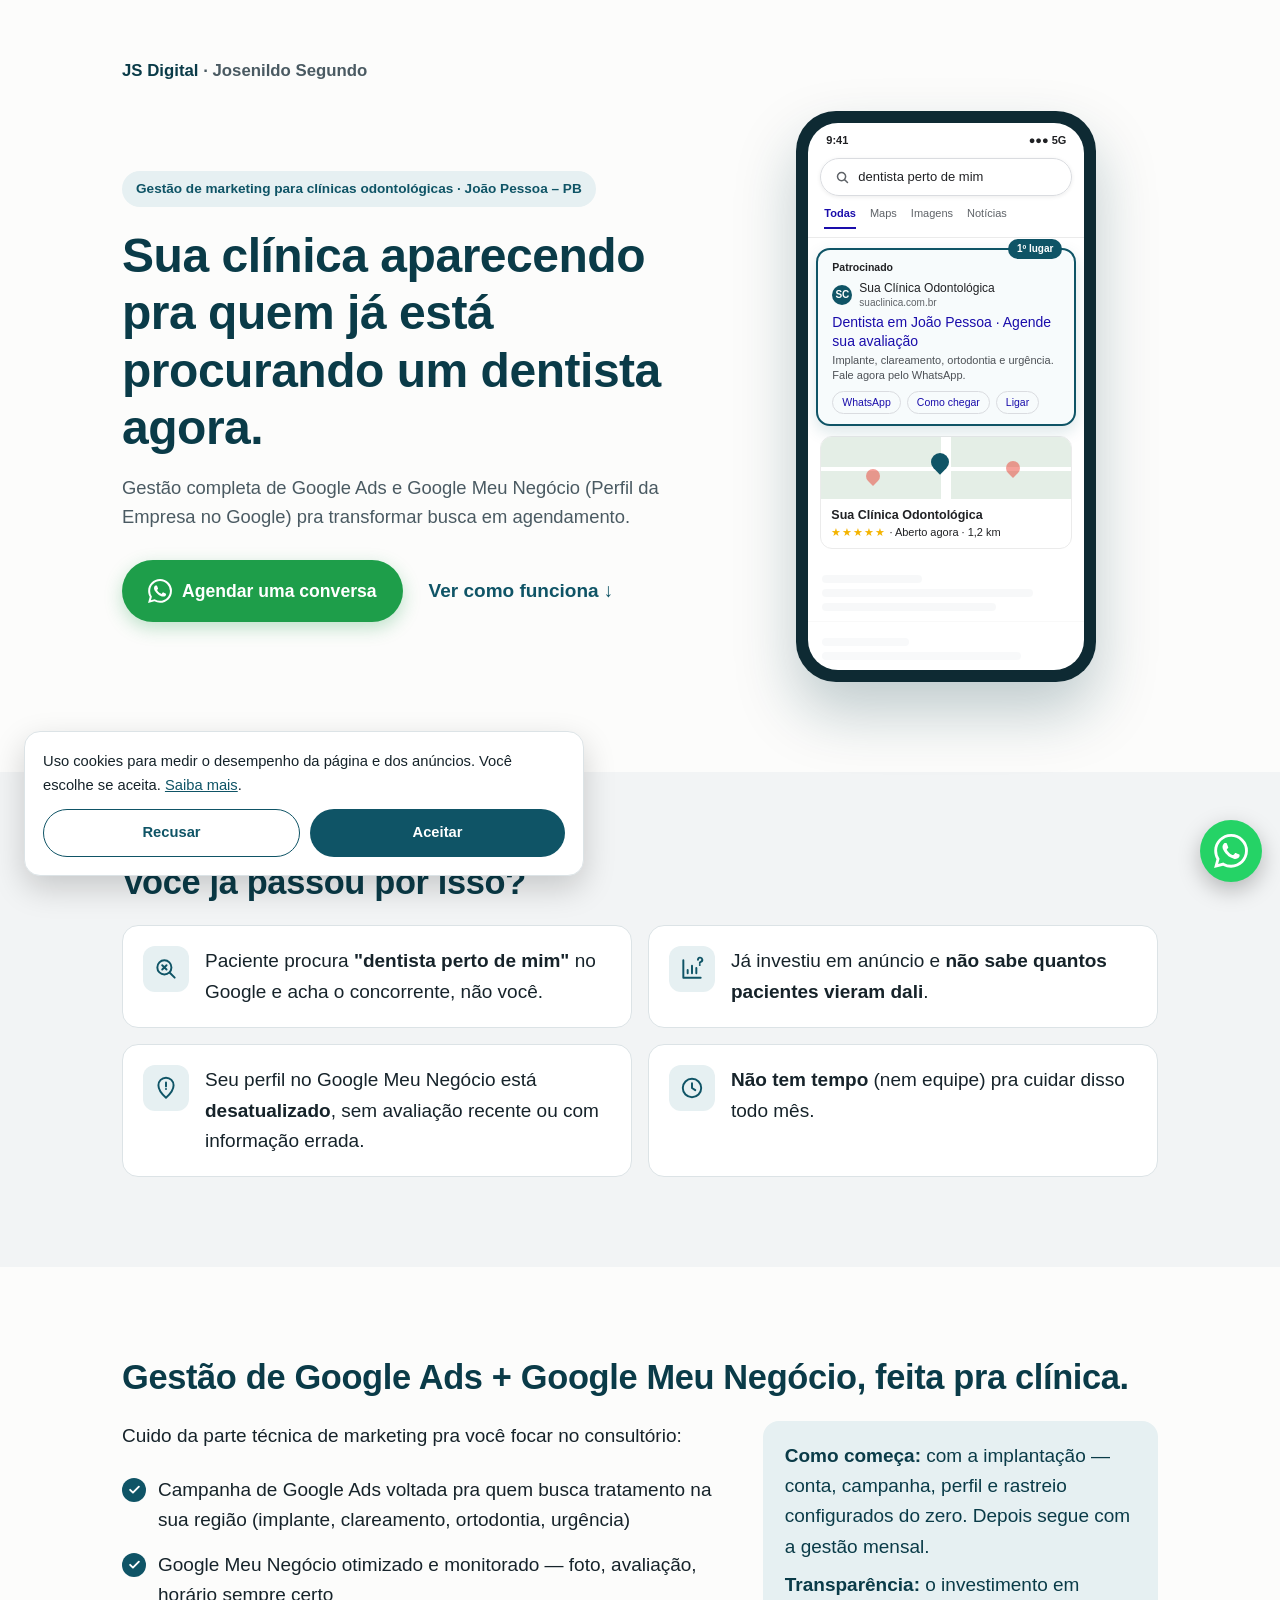
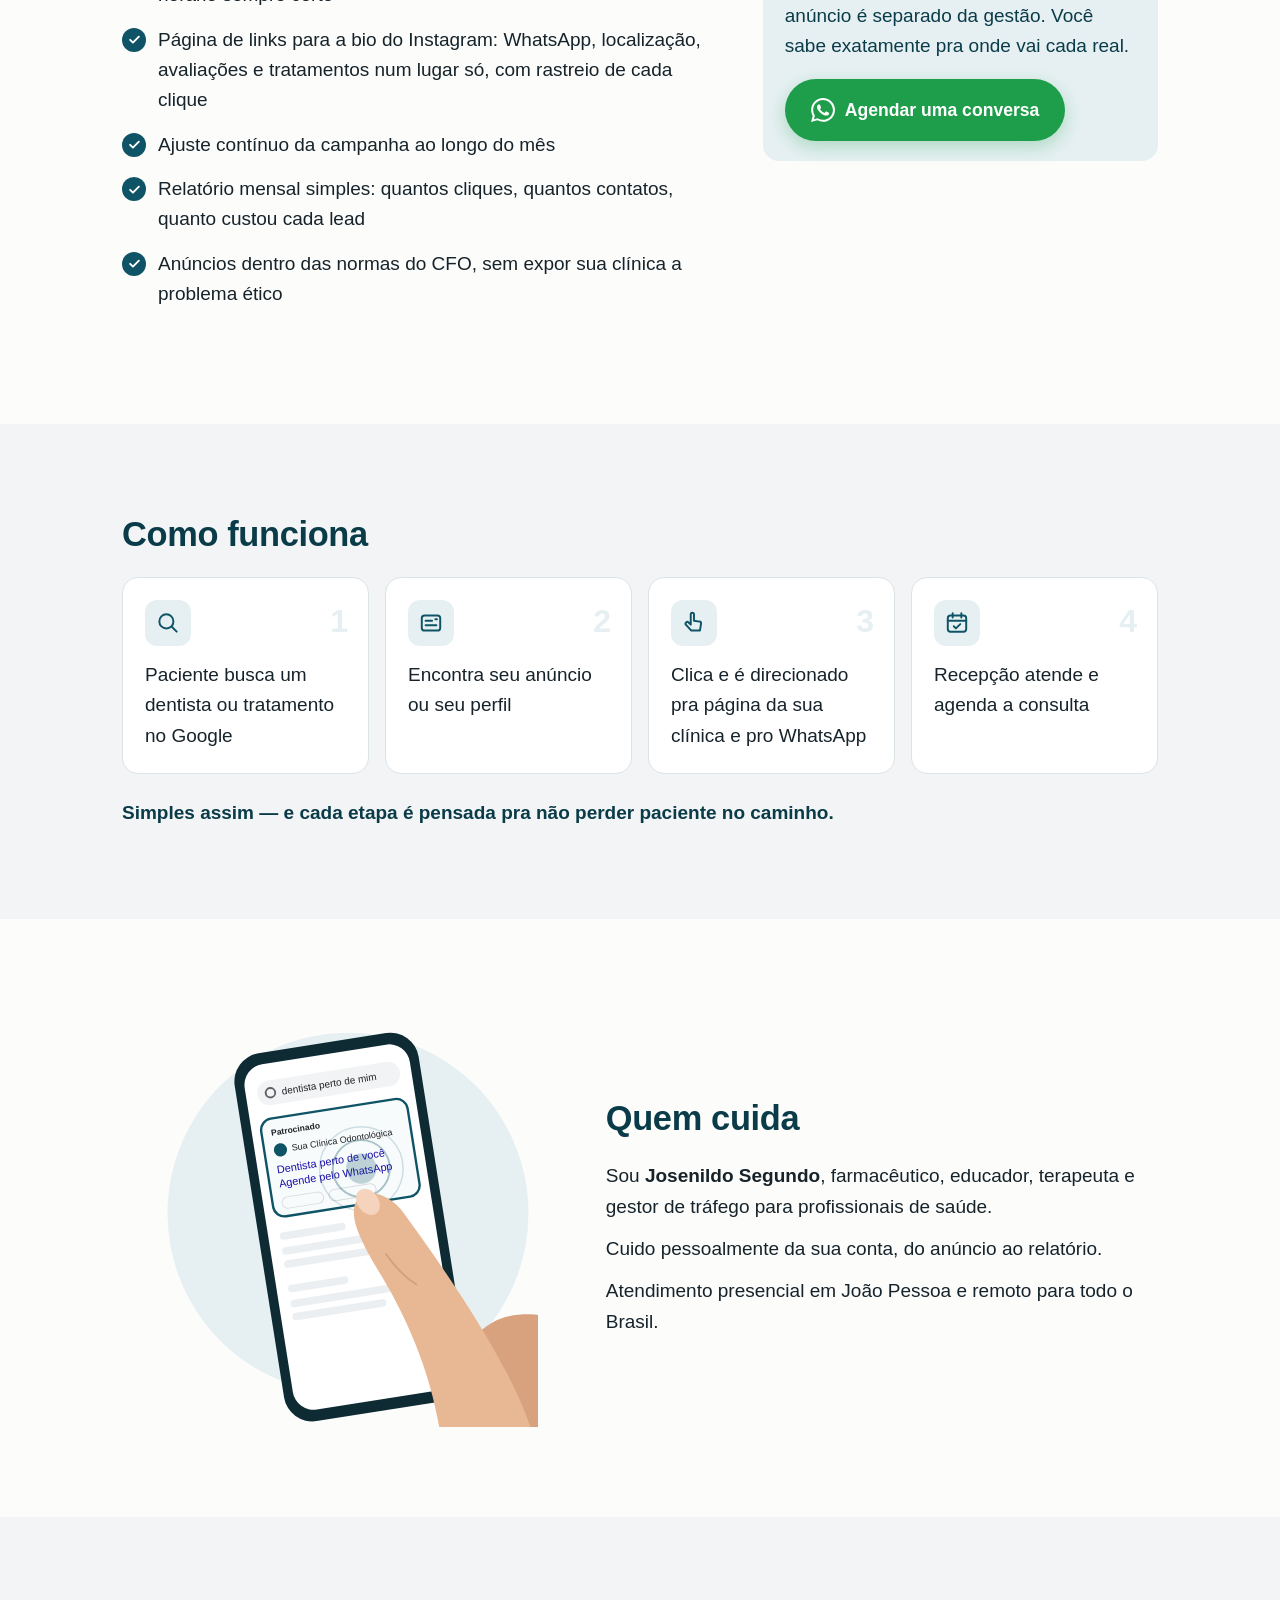
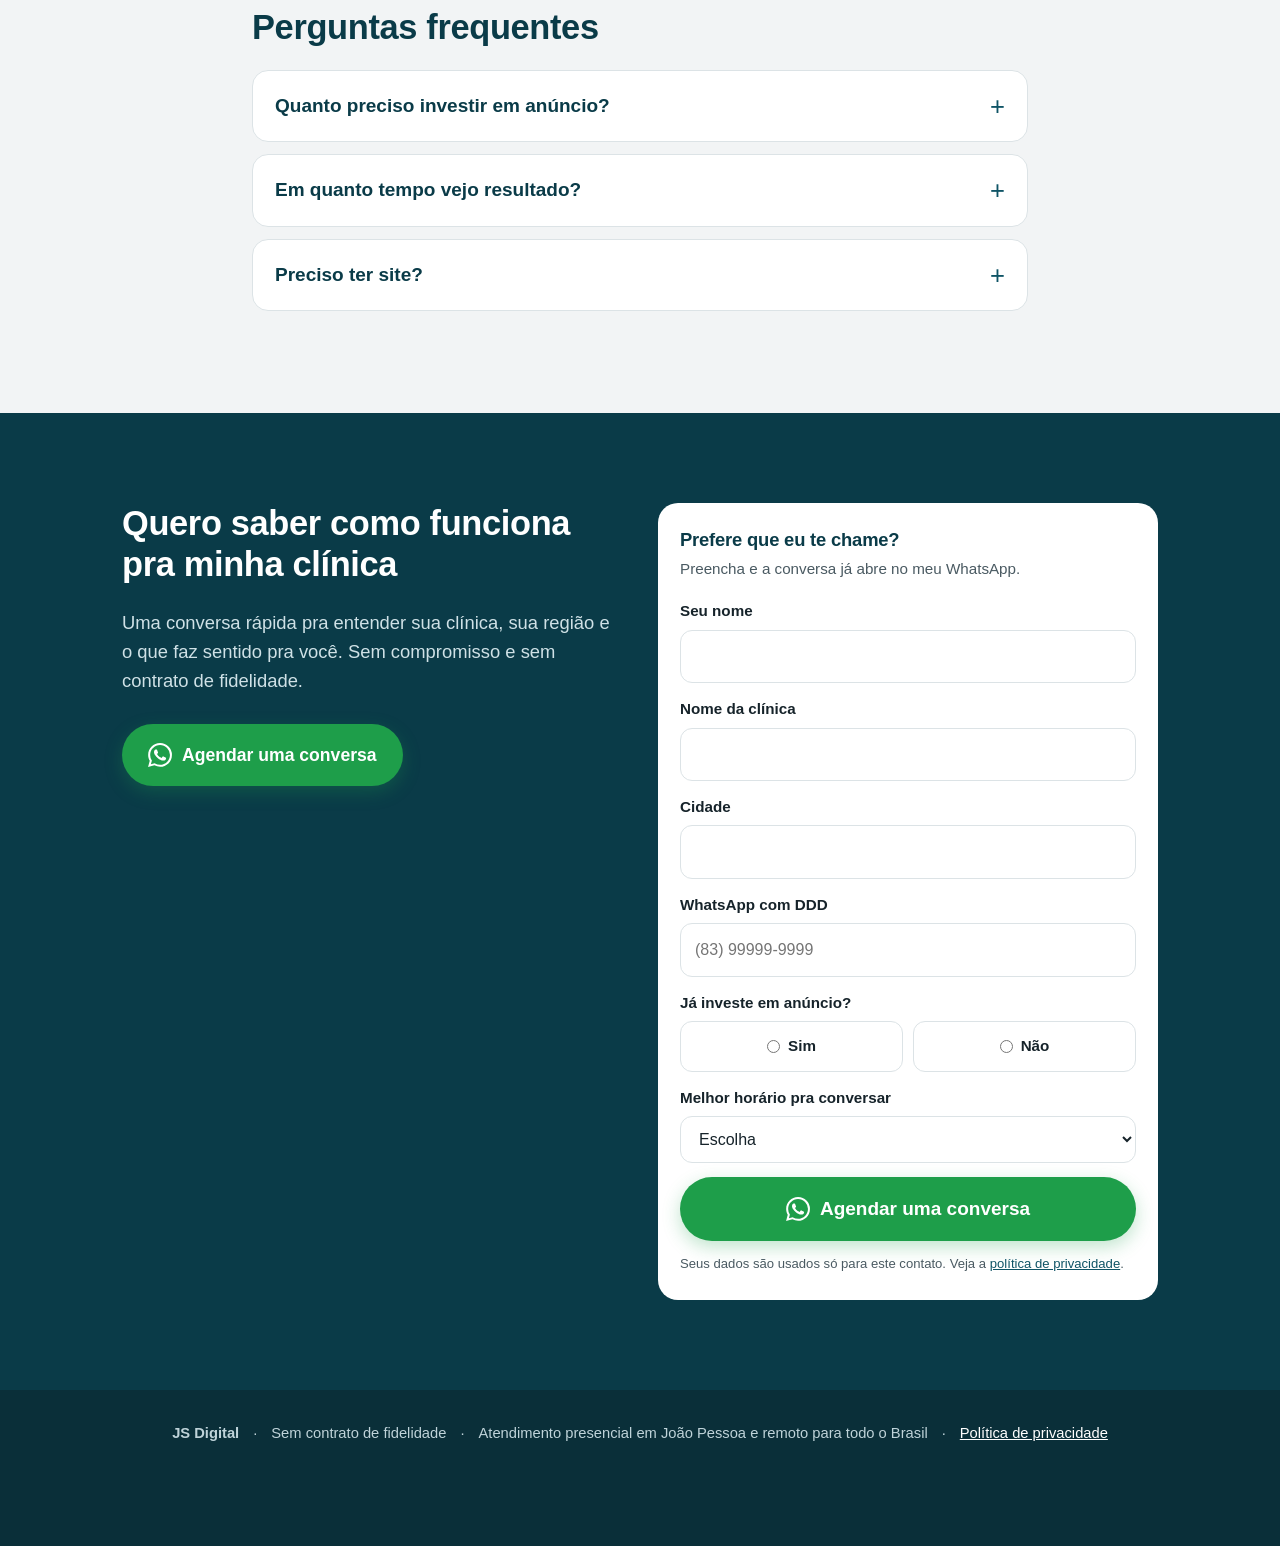
==== commit 99ddb8de: "Formulário abre o WhatsApp direto com os dados preenchidos Co-Authored-By: Claude Opus 5.5 <noreply@" ====
--- a/index.html
+++ b/index.html
@@ -234,7 +234,7 @@
 
     <form class="form" id="form-lead" novalidate>
       <h3>Prefere que eu te chame?</h3>
-      <p class="mini">Deixe seus dados e eu entro em contato pelo WhatsApp.</p>
+      <p class="mini">Preencha e a conversa já abre no meu WhatsApp.</p>
       <div class="campo"><label for="f-nome">Seu nome</label><input id="f-nome" name="nome" autocomplete="name" required></div>
       <div class="campo"><label for="f-clinica">Nome da clínica</label><input id="f-clinica" name="clinica" autocomplete="organization" required></div>
       <div class="campo"><label for="f-cidade">Cidade</label><input id="f-cidade" name="cidade" autocomplete="address-level2" required></div>
@@ -254,7 +254,10 @@
       <input type="hidden" name="utm_source"><input type="hidden" name="utm_medium"><input type="hidden" name="utm_campaign">
       <input type="hidden" name="utm_term"><input type="hidden" name="utm_content">
       <input type="hidden" name="pagina_origem"><input type="hidden" name="referrer">
-      <button class="btn-form" type="submit">Quero que me chamem</button>
+      <button class="btn-zap" type="submit" style="width:100%;justify-content:center;border:0;cursor:pointer;font:inherit;font-weight:700">
+        <svg viewBox="0 0 24 24" fill="#fff" aria-hidden="true"><use href="#zap"/></svg>
+        Agendar uma conversa
+      </button>
       <p class="erro" role="alert"></p>
       <p class="aviso-form">Seus dados são usados só para este contato. Veja a <a href="privacidade/">política de privacidade</a>.</p>
     </form>
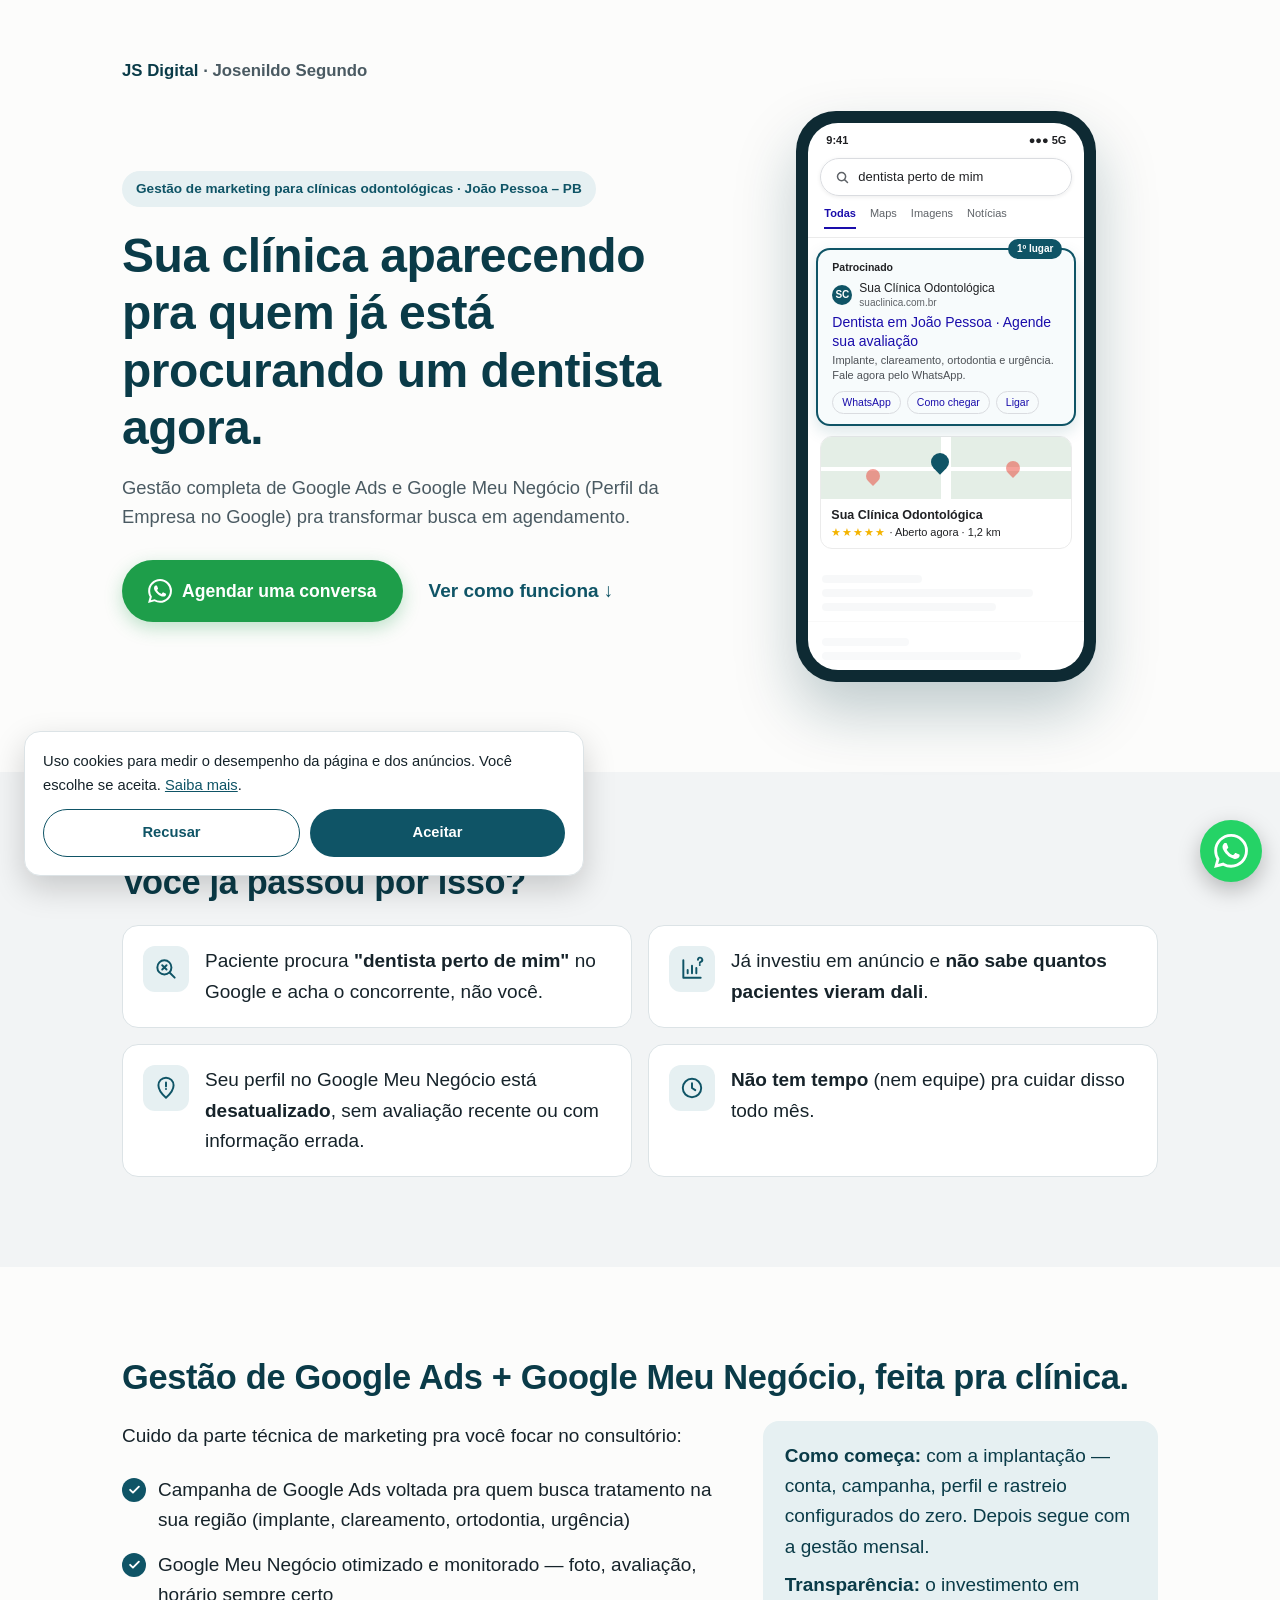
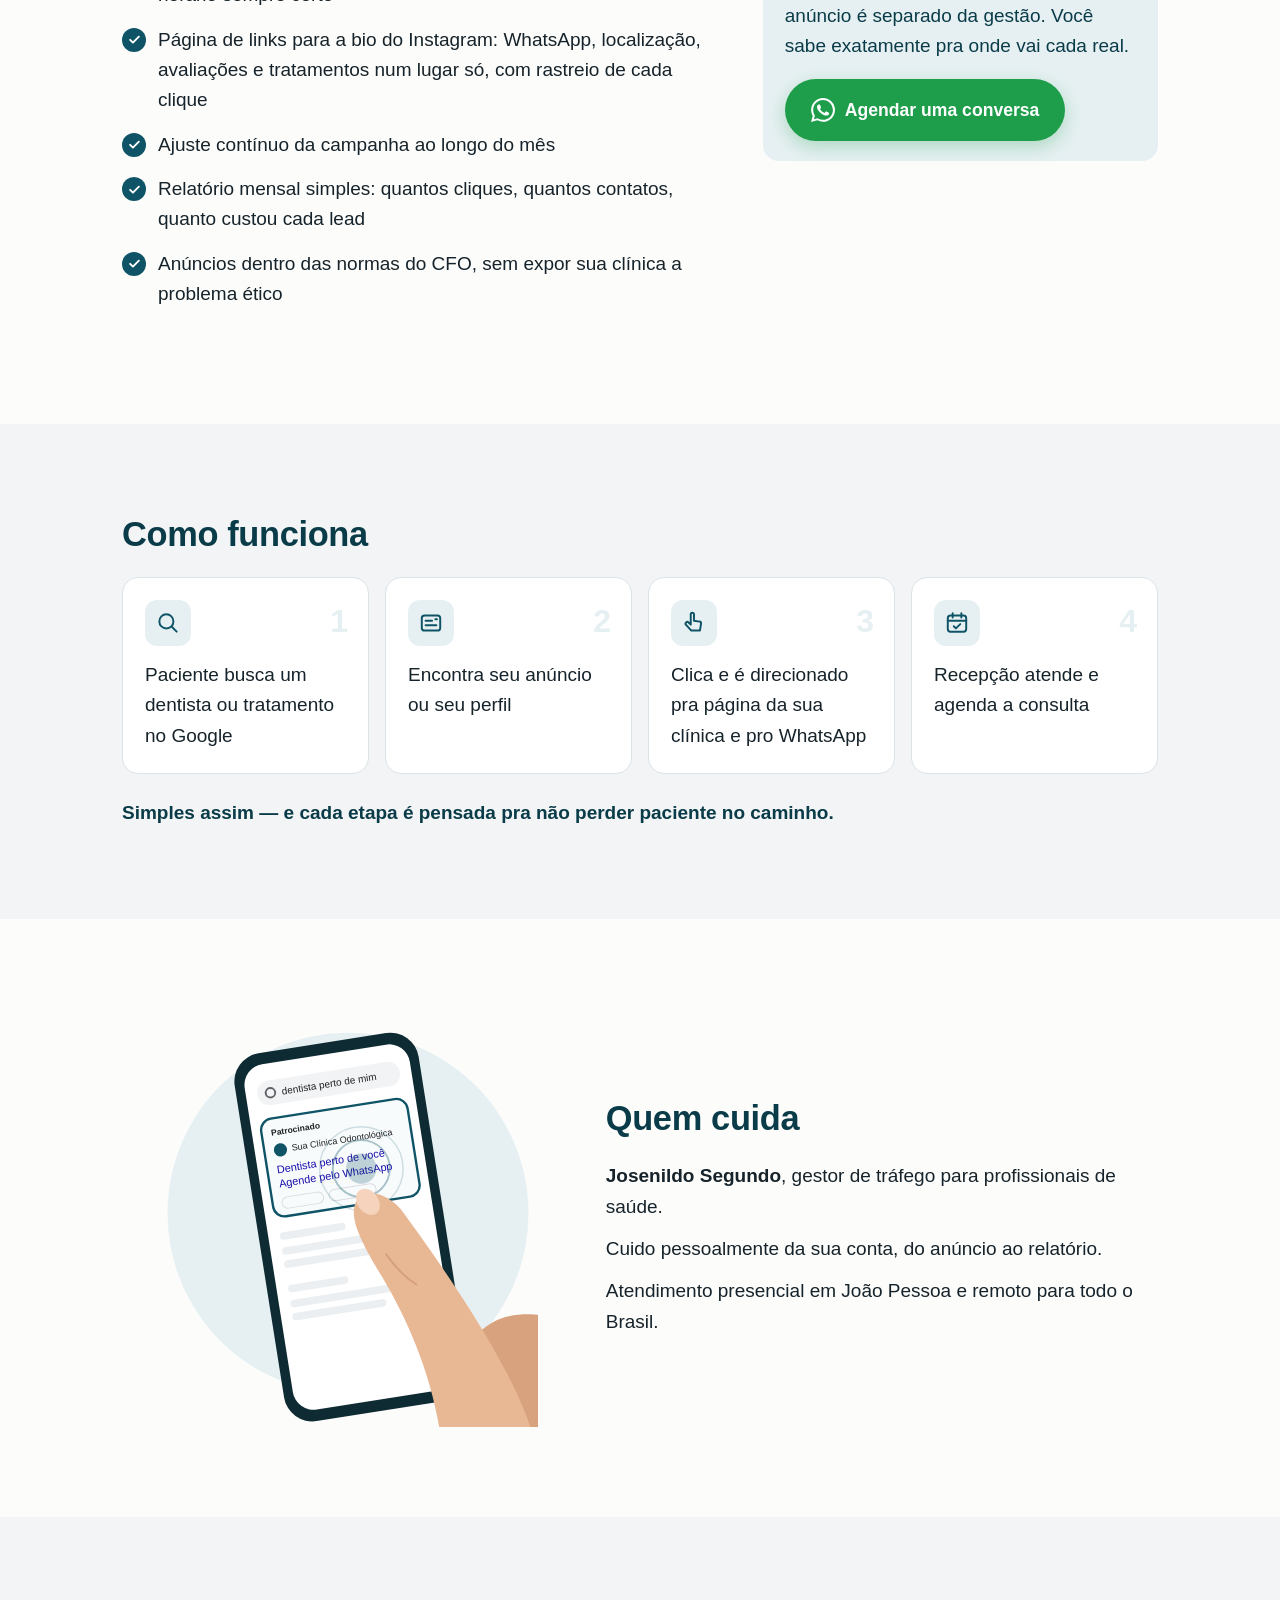
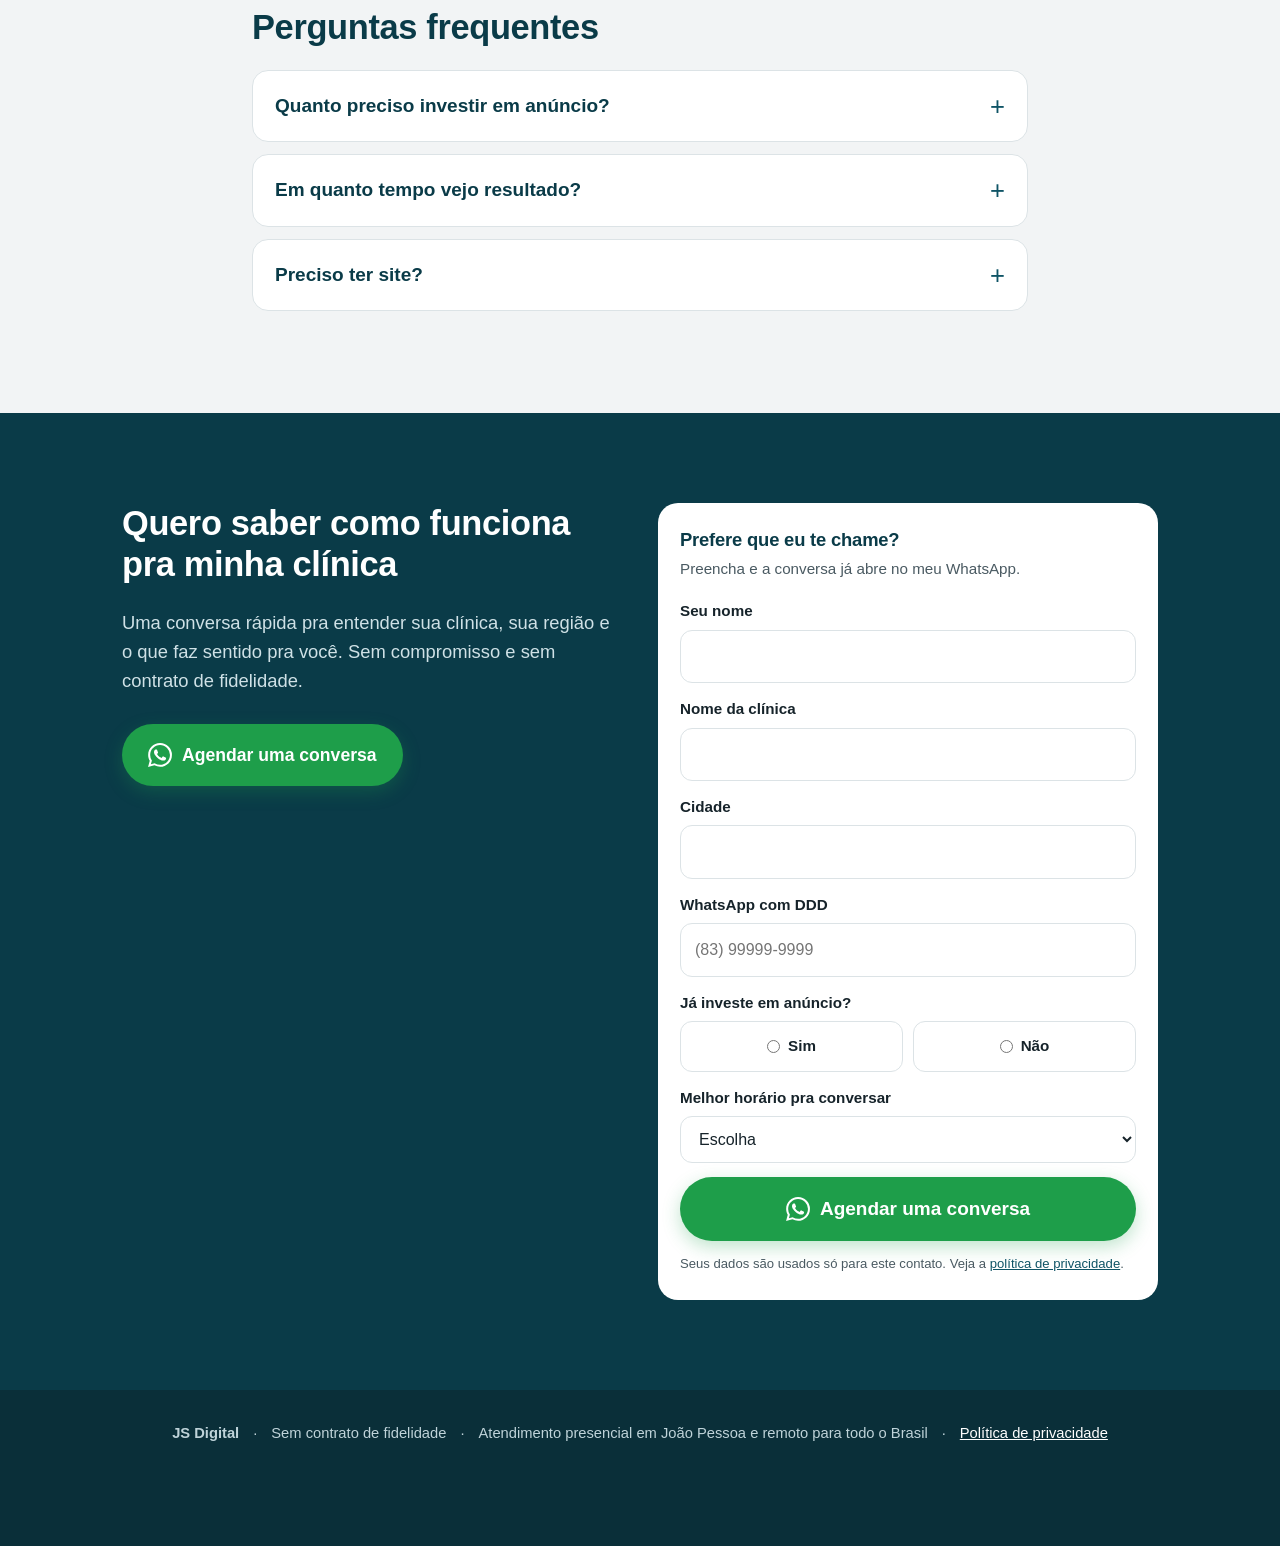
==== commit fa20cf21: "Ajusta apresentação na seção Quem cuida Co-Authored-By: Claude Opus 5.5 <noreply@anthropic.com> Clau" ====
--- a/index.html
+++ b/index.html
@@ -191,7 +191,7 @@
     </div>
     <div>
       <h2>Quem cuida</h2>
-      <p>Sou <b>Josenildo Segundo</b>, farmacêutico, educador, terapeuta e gestor de tráfego para profissionais de saúde.</p>
+      <p><b>Josenildo Segundo</b>, gestor de tráfego para profissionais de saúde.</p>
       <p>Cuido pessoalmente da sua conta, do anúncio ao relatório.</p>
       <p>Atendimento presencial em João Pessoa e remoto para todo o Brasil.</p>
     </div>
